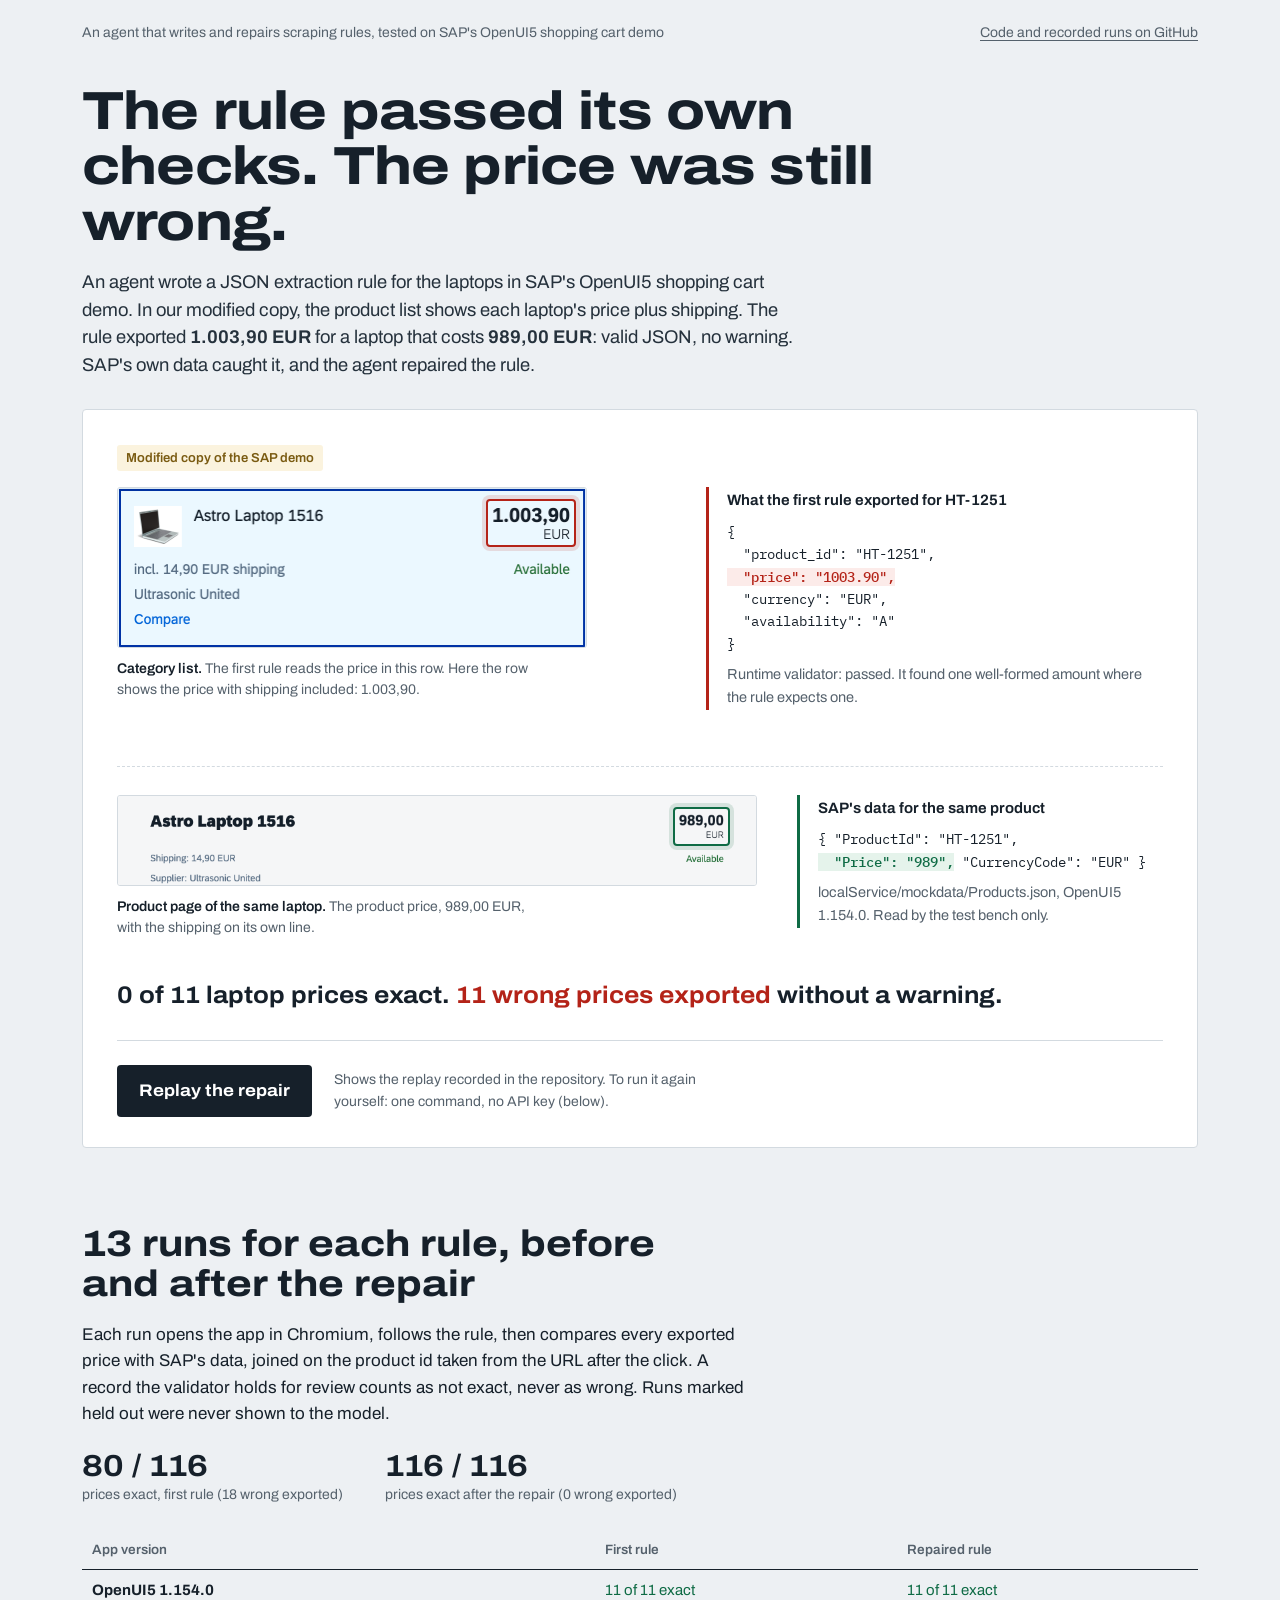
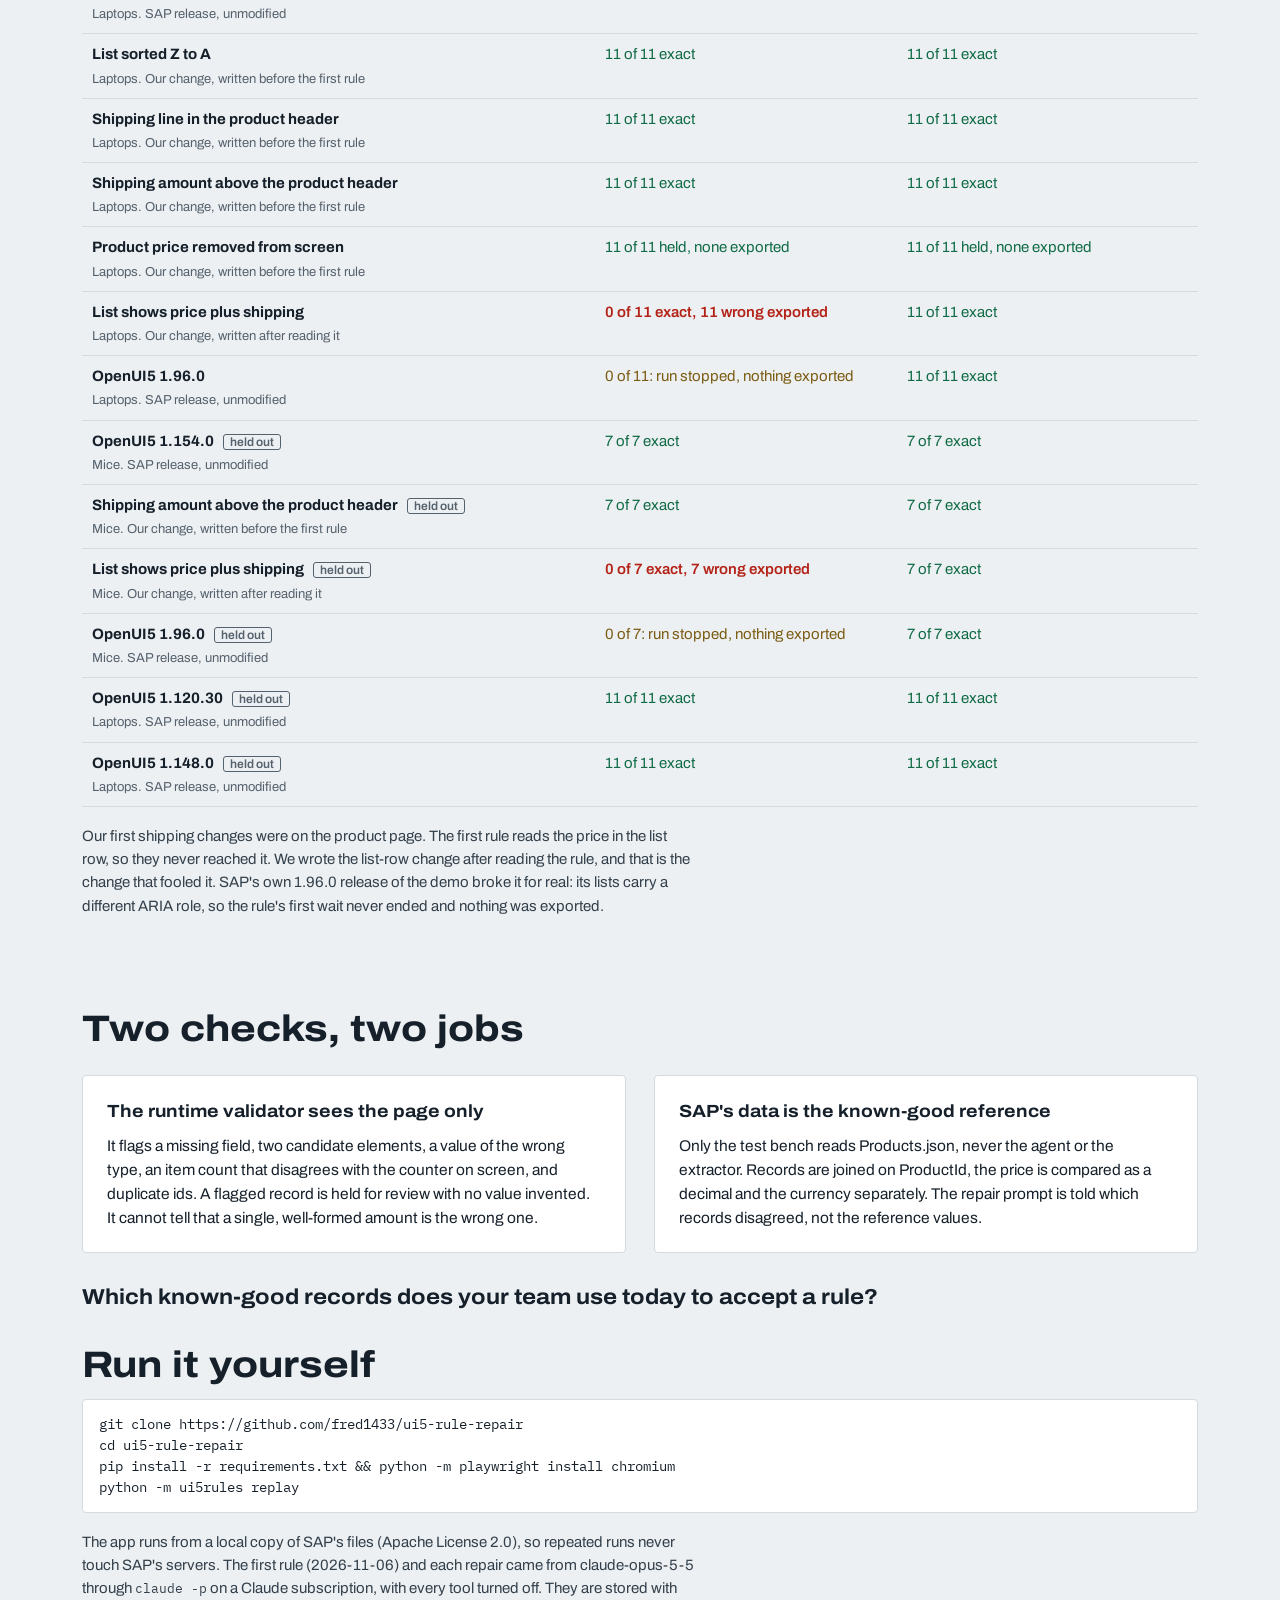
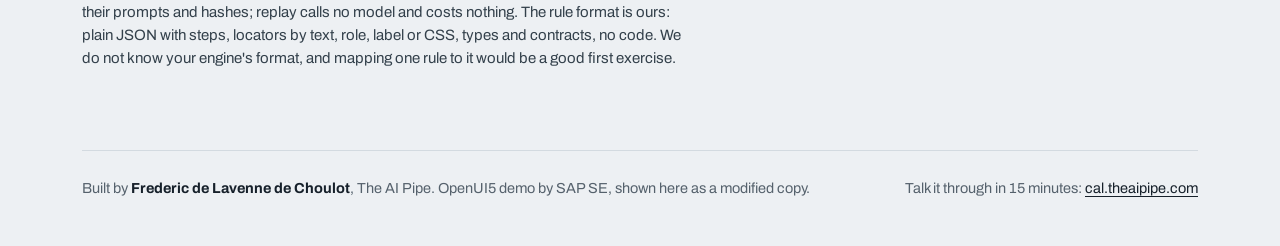
==== site/index.html @ 2bd2d5ce "Recorded repair, replay results, page, README, tests and CI Co-Authored-By: Claude Opus 5.5 <noreply" ====
<!DOCTYPE html>
<html lang="en">
<head>
<meta charset="utf-8">
<meta name="viewport" content="width=device-width, initial-scale=1">
<meta name="robots" content="noindex, nofollow">
<title>A generated scraping rule, checked against SAP's data</title>
<link rel="icon" href="favicon.svg" type="image/svg+xml">
<link rel="icon" href="favicon.png" type="image/png">
<link rel="preconnect" href="https://fonts.googleapis.com">
<link rel="preconnect" href="https://fonts.gstatic.com" crossorigin>
<link href="https://fonts.googleapis.com/css2?family=Archivo:wdth,wght@62..125,400..800&family=IBM+Plex+Mono:wght@400;500&display=swap" rel="stylesheet">
<style>
:root{
  --paper:#EDF0F3; --sheet:#FFFFFF; --ink:#16202A; --graphite:#55616C; --hair:#D3DAE0;
  --wrong:#B42318; --wrong-wash:#FCEBE9; --right:#0F6B45; --right-wash:#E5F3EB; --held:#7A5B12; --held-wash:#FBF3DE;
  --sans:"Archivo",system-ui,sans-serif; --mono:"IBM Plex Mono",ui-monospace,monospace;
}
*{box-sizing:border-box}
html{background:var(--paper)}
body{margin:0;color:var(--ink);font-family:var(--sans);font-size:17px;line-height:1.55;font-stretch:100%}
a{color:var(--ink);text-decoration-thickness:1px;text-underline-offset:3px}
a:focus-visible,button:focus-visible{outline:3px solid #2F6FEB;outline-offset:3px}
.wrap{max-width:1180px;margin:0 auto;padding:0 32px}
.strip{display:flex;justify-content:space-between;gap:16px;padding:22px 0 0;font-size:14px;color:var(--graphite)}
.strip a{color:var(--graphite)}
h1{font-stretch:118%;font-weight:760;font-size:clamp(2.1rem,4.2vw,3.35rem);line-height:1.04;letter-spacing:-.015em;margin:40px 0 18px;max-width:21ch}
.lede{font-size:1.15rem;line-height:1.5;max-width:66ch;margin:0 0 30px;color:#25313C}
.lede strong{font-weight:650}

/* the exhibit */
.exhibit{background:var(--sheet);border:1px solid var(--hair);border-radius:4px;padding:34px 34px 30px;position:relative}
.ex-grid{display:grid;grid-template-columns:minmax(0,1.2fr) minmax(0,1fr);gap:40px;align-items:start}
.ex-grid.second{grid-template-columns:minmax(0,1.75fr) minmax(0,1fr);margin-top:30px;padding-top:28px;border-top:1px dashed var(--hair)}
.verdict{margin-top:26px!important}
.caption{font-size:14px;color:var(--graphite);margin:10px 0 0;max-width:52ch}
.caption b{color:var(--ink);font-weight:600}
.copy-note{display:inline-block;font-size:13px;font-weight:600;color:var(--held);background:var(--held-wash);padding:3px 9px;border-radius:3px;margin:0 0 16px}
.shot{position:relative;border:1px solid var(--hair);border-radius:3px;overflow:hidden;background:#F5F6F7}
.shot img{display:block;width:100%;height:auto}
.box{position:absolute;border:2.5px solid;border-radius:4px;pointer-events:none}
.box.read{border-color:var(--wrong);box-shadow:0 0 0 4px rgba(180,35,24,.14)}
.box.truth{border-color:var(--right);box-shadow:0 0 0 4px rgba(15,107,69,.14)}
.shot.row{max-width:470px}
.shot.hdr{}
.flag{position:absolute;font-size:12.5px;font-weight:650;padding:2px 8px;border-radius:3px;white-space:nowrap;color:#fff}
.flag.read{background:var(--wrong)}
.flag.truth{background:var(--right)}

.rec{border-left:3px solid var(--hair);padding:2px 0 2px 18px;margin:0 0 26px}
.rec h2{font-size:15px;font-weight:650;margin:0 0 8px;letter-spacing:0}
.rec pre{font-family:var(--mono);font-size:14px;line-height:1.6;margin:0;white-space:pre-wrap}
.rec.bad{border-color:var(--wrong)}
.rec.good{border-color:var(--right)}
.hl-bad{background:var(--wrong-wash);color:var(--wrong);font-weight:500}
.hl-good{background:var(--right-wash);color:var(--right);font-weight:500}
.rec p{margin:8px 0 0;font-size:14.5px;color:var(--graphite)}
.verdict{font-stretch:108%;font-size:1.5rem;line-height:1.25;font-weight:700;margin:4px 0 0}
.verdict .n{color:var(--wrong)}
.act{display:flex;gap:22px;align-items:center;flex-wrap:wrap;margin-top:30px;padding-top:24px;border-top:1px solid var(--hair)}
button.replay{font:inherit;font-stretch:110%;font-weight:700;font-size:1.05rem;background:var(--ink);color:#fff;border:0;border-radius:4px;padding:13px 22px;cursor:pointer}
button.replay:hover{background:#26333F}
button.replay[aria-expanded=true]{background:var(--right)}
.act p{margin:0;font-size:14px;color:var(--graphite);max-width:52ch}

/* replay */
#replay{margin-top:8px}
#replay[hidden]{display:none}
.round-h{font-size:14px;color:var(--graphite);margin:28px 0 6px}
.steps{list-style:none;counter-reset:s;margin:0;padding:0}
.step{counter-increment:s;position:relative;padding:18px 0 18px 54px;border-top:1px solid var(--hair)}
.step::before{content:counter(s);position:absolute;left:0;top:16px;width:34px;height:34px;border-radius:50%;border:1.5px solid var(--ink);display:grid;place-items:center;font-weight:700;font-stretch:110%}
.step h3{font-size:1.15rem;font-stretch:110%;margin:4px 0 6px}
.step p{margin:0 0 8px;max-width:70ch}
.fails{margin:6px 0 10px;padding-left:20px}
.fails li{margin:3px 0}
.hash{font-size:14px;color:var(--graphite)}
.hash code{font-family:var(--mono);font-size:12.5px;word-break:break-all;color:var(--ink)}
pre.diff{font-family:var(--mono);font-size:13px;line-height:1.55;background:#F7F8FA;border:1px solid var(--hair);border-radius:3px;padding:12px 0;overflow-x:auto;margin:6px 0 0}
pre.diff span{display:block;padding:0 14px;white-space:pre}
.d-del{background:var(--wrong-wash);color:#8A1C12}
.d-add{background:var(--right-wash);color:#0B5536}
.d-ctx{color:#5E6A74}
.d-gap{color:#9AA4AD}
.anim .step{opacity:0;transform:translateY(6px);transition:opacity .35s ease,transform .35s ease}
.anim .step.on{opacity:1;transform:none}
table{border-collapse:collapse;width:100%;font-size:15px}
th{font-weight:600;text-align:left;font-size:13.5px;color:var(--graphite);padding:8px 10px;border-bottom:1.5px solid var(--ink)}
td{padding:9px 10px;border-bottom:1px solid var(--hair);vertical-align:top}
td.num,th.num{text-align:right;font-variant-numeric:tabular-nums;white-space:nowrap}
td.was{color:var(--wrong);text-decoration:line-through;text-decoration-thickness:1px}
.pid{display:block;font-size:12.5px;color:var(--graphite)}
.mark{font-weight:650}
.mark.ok{color:var(--right)}
.mark.bad{color:var(--wrong)}
.tblwrap{overflow-x:auto;max-width:100%}
.step{min-width:0}
.final{font-stretch:108%;font-weight:700;font-size:1.25rem;margin:14px 0 0}
.final .g{color:var(--right)}

section.more{padding:76px 0 0}
section.more h2{font-stretch:115%;font-weight:740;font-size:clamp(1.6rem,3vw,2.3rem);line-height:1.1;margin:0 0 14px;max-width:24ch}
section.more > p,.intro{max-width:68ch}
.board td:nth-child(2),.board td:nth-child(3){width:27%}
.sub{display:block;font-size:13px;color:var(--graphite);margin-top:2px}
.tag{font-size:12px;font-weight:600;border:1px solid var(--graphite);color:var(--graphite);border-radius:3px;padding:0 6px;margin-left:6px;white-space:nowrap}
.c-ok{color:var(--right)}
.c-bad{color:var(--wrong);font-weight:600}
.c-held{color:var(--held)}
.totals{display:flex;gap:42px;flex-wrap:wrap;margin:22px 0 26px}
.totals div{font-size:14px;color:var(--graphite)}
.totals b{display:block;font-stretch:112%;font-size:1.9rem;line-height:1.15;color:var(--ink)}
.note{font-size:15px;color:#33404B;max-width:72ch;margin-top:18px}
.two{display:grid;grid-template-columns:1fr 1fr;gap:28px;margin:26px 0 30px}
.two > div{background:var(--sheet);border:1px solid var(--hair);border-radius:4px;padding:22px 24px}
.two h3{font-size:1.1rem;font-stretch:110%;margin:0 0 8px}
.two p{margin:0;font-size:15.5px}
.ask{font-stretch:110%;font-weight:700;font-size:1.35rem;line-height:1.3;max-width:40ch;margin:10px 0 34px}
.note code{font-family:var(--mono);font-size:.88em}
.cmd{font-family:var(--mono);font-size:13.5px;background:var(--sheet);border:1px solid var(--hair);border-radius:4px;padding:14px 16px;overflow-x:auto;white-space:pre;margin:10px 0 14px}
.refused{color:var(--wrong);font-weight:600}
footer{margin:80px 0 0;padding:26px 0 46px;border-top:1px solid var(--hair);display:flex;justify-content:space-between;gap:20px;flex-wrap:wrap;font-size:14.5px;color:var(--graphite)}
footer strong{color:var(--ink)}
@media (max-width:860px){
  .wrap{padding:0 18px}
  .exhibit{padding:22px 18px}
  .ex-grid,.ex-grid.second,.two{grid-template-columns:1fr;gap:26px}
  h1{margin-top:36px}
  .step{padding-left:46px}
  .strip{flex-direction:column;gap:4px}
  .board td:nth-child(2),.board td:nth-child(3){width:auto}
}
@media (max-width:560px){td,th{padding:8px 5px;font-size:13.5px}.pid{font-size:11.5px}.step{padding-left:40px}}
@media (prefers-reduced-motion:reduce){.anim .step{transition:none}}
</style>
</head>
<body>
<div class="wrap">
  <div class="strip">
    <span>An agent that writes and repairs scraping rules, tested on SAP's OpenUI5 shopping cart demo</span>
    <a href="https://github.com/fred1433/ui5-rule-repair">Code and recorded runs on GitHub</a>
  </div>

  <h1>The rule passed its own checks. The price was still wrong.</h1>
  <p class="lede">An agent wrote a JSON extraction rule for the laptops in SAP's OpenUI5 shopping cart demo. In our modified copy, the product list shows each laptop's price plus shipping. The rule exported <strong>1.003,90 EUR</strong> for a laptop that costs <strong>989,00 EUR</strong>: valid JSON, no warning. SAP's own data caught it, and the agent repaired the rule.</p>

  <div class="exhibit" id="exhibit">
    <span class="copy-note">Modified copy of the SAP demo</span>
    <div class="ex-grid">
      <div>
        <div class="shot row" style="aspect-ratio:469/160">
          <img src="img/row.png" alt="List row of the modified demo: Astro Laptop 1516, 1.003,90 EUR, incl. 14,90 EUR shipping, Available" width="469" height="160">
          <span class="box read" style="left:calc(79.98% - 6px);top:calc(10.00% - 5px);width:calc(16.61% + 12px);height:calc(23.75% + 10px)"></span>
        </div>
        <p class="caption"><b>Category list.</b> The first rule reads the price in this row. Here the row shows the price with shipping included: 1.003,90.</p>
      </div>
      <div class="rec bad">
        <h2>What the first rule exported for HT-1251</h2>
<pre>{
  "product_id": "HT-1251",
<span class="hl-bad">  "price": "1003.90",</span>
  "currency": "EUR",
  "availability": "A"
}</pre>
        <p>Runtime validator: passed. It found one well-formed amount where the rule expects one.</p>
      </div>
    </div>
    <div class="ex-grid second">
      <div>
        <div class="shot hdr" style="aspect-ratio:953/135">
          <img src="img/header.png" alt="Product page of the same laptop: price 989,00 EUR, Shipping: 14,90 EUR" width="953" height="135">
          <span class="box truth" style="left:calc(87.90% - 6px);top:calc(17.78% - 5px);width:calc(7.06% + 12px);height:calc(32.59% + 10px)"></span>
        </div>
        <p class="caption"><b>Product page of the same laptop.</b> The product price, 989,00 EUR, with the shipping on its own line.</p>
      </div>
      <div class="rec good">
        <h2>SAP's data for the same product</h2>
<pre>{ "ProductId": "HT-1251",
<span class="hl-good">  "Price": "989",</span> "CurrencyCode": "EUR" }</pre>
        <p>localService/mockdata/Products.json, OpenUI5 1.154.0. Read by the test bench only.</p>
      </div>
    </div>
    <p class="verdict">0 of 11 laptop prices exact. <span class="n">11 wrong prices exported</span> without a warning.</p>
    <div class="act">
      <button class="replay" id="replayBtn" aria-expanded="false" aria-controls="replay">Replay the repair</button>
      <p>Shows the replay recorded in the repository. To run it again yourself: one command, no API key (below).</p>
    </div>
    <div id="replay" hidden>
      
      <div class="round">
        <p class="round-h">Repair 1, recorded 2026-11-06</p>
        <ol class="steps">
          <li class="step">
            <h3>Failure report</h3>
            <p>Built from the runs the model may see (7 of the 13 scenarios). It holds what the page showed and which records disagreed with SAP's data, never SAP's values.</p>
            <ul class="fails"><li><strong>List shows price plus shipping</strong>: 11 of 11 records exported with a wrong value; runtime validator status: pass</li><li><strong>OpenUI5 1.96.0</strong>: run stopped: navigation (timeout waiting for {&#x27;css&#x27;: &#x27;#container-cart---homeView--categoryList ul[role=list]&#x27;})</li></ul>
            <p class="hash">SHA-256 <code>d313e95644b858e03bdf9ffae28b04d26e74b2567e034c69647b2eaa2df021ae</code><br>Replay rebuilds this report from a fresh run and refuses the recorded repair if one character differs.</p>
          </li>
          <li class="step">
            <h3>What the repair changed in the rule</h3>
            <pre class="diff"><span class="d-ctx">        &quot;target&quot;: {</span><span class="d-del">-         &quot;css&quot;: &quot;#container-cart---homeView--categoryList ul[role=list]&quot;</span><span class="d-add">+         &quot;css&quot;: &quot;#container-cart---homeView--categoryList li.sapMLIB&quot;,</span><span class="d-add">+         &quot;pick&quot;: &quot;first&quot;</span><span class="d-ctx">        }</span><span class="d-gap">  ...</span><span class="d-ctx">          &quot;within&quot;: {</span><span class="d-del">-           &quot;role&quot;: &quot;listitem&quot;,</span><span class="d-add">+           &quot;css&quot;: &quot;li.sapMLIB&quot;,</span><span class="d-ctx">            &quot;has_text&quot;: &quot;{category}&quot;,</span><span class="d-gap">  ...</span><span class="d-ctx">      &quot;detail_ready&quot;: {</span><span class="d-del">-       &quot;css&quot;: &quot;#container-cart---product--page .sapMOHTitle&quot;</span><span class="d-add">+       &quot;css&quot;: &quot;#container-cart---product--page .sapMOHNumberDiv .sapMObjectNumberText&quot;</span><span class="d-ctx">      }</span><span class="d-gap">  ...</span><span class="d-ctx">      &quot;price&quot;: {</span><span class="d-del">-       &quot;from&quot;: &quot;item&quot;,</span><span class="d-add">+       &quot;from&quot;: &quot;detail&quot;,</span><span class="d-ctx">        &quot;locator&quot;: {</span><span class="d-del">-         &quot;css&quot;: &quot;.sapMObjectNumber .sapMObjectNumberText&quot;</span><span class="d-add">+         &quot;css&quot;: &quot;#container-cart---product--page .sapMOHNumberDiv .sapMObjectNumber .sapMObjectNumberText&quot;</span><span class="d-ctx">        },</span><span class="d-gap">  ...</span><span class="d-ctx">      &quot;currency&quot;: {</span><span class="d-del">-       &quot;from&quot;: &quot;item&quot;,</span><span class="d-add">+       &quot;from&quot;: &quot;detail&quot;,</span><span class="d-ctx">        &quot;locator&quot;: {</span><span class="d-del">-         &quot;css&quot;: &quot;.sapMObjectNumber .sapMObjectNumberUnit&quot;</span><span class="d-add">+         &quot;css&quot;: &quot;#container-cart---product--page .sapMOHNumberDiv .sapMObjectNumber .sapMObjectNumberUnit&quot;</span><span class="d-ctx">        },</span><span class="d-gap">  ...</span><span class="d-ctx">      &quot;availability&quot;: {</span><span class="d-del">-       &quot;from&quot;: &quot;item&quot;,</span><span class="d-add">+       &quot;from&quot;: &quot;detail&quot;,</span><span class="d-ctx">        &quot;locator&quot;: {</span><span class="d-del">-         &quot;css&quot;: &quot;.sapMObjStatus .sapMObjStatusText&quot;</span><span class="d-add">+         &quot;css&quot;: &quot;#container-cart---product--page .sapMOHStatus .sapMObjStatus .sapMObjStatusText&quot;</span><span class="d-ctx">        },</span></pre>
          </li>
        </ol>
      </div>
      <ol class="steps" start="3" style="counter-reset:s 2">
        <li class="step">
          <h3>New extraction, compared with SAP's data</h3>
          <div class="tblwrap">
          <table>
            <thead><tr><th>Laptop</th><th class="num">First rule</th><th class="num">Repaired rule</th><th class="num">SAP price</th><th></th></tr></thead>
            <tbody>
<tr><td>Notebook Basic 15<span class='pid'>HT-1000</span></td><td class='num was'>970,90</td><td class='num'>956,00</td><td class='num'>956,00</td><td class='mark ok'>match</td></tr>
<tr><td>Notebook Basic 17<span class='pid'>HT-1001</span></td><td class='num was'>1.263,90</td><td class='num'>1.249,00</td><td class='num'>1.249,00</td><td class='mark ok'>match</td></tr>
<tr><td>Notebook Basic 18<span class='pid'>HT-1002</span></td><td class='num was'>1.584,90</td><td class='num'>1.570,00</td><td class='num'>1.570,00</td><td class='mark ok'>match</td></tr>
<tr><td>Notebook Basic 19<span class='pid'>HT-1003</span></td><td class='num was'>1.664,90</td><td class='num'>1.650,00</td><td class='num'>1.650,00</td><td class='mark ok'>match</td></tr>
<tr><td>Notebook Professional 17<span class='pid'>HT-1011</span></td><td class='num was'>2.313,90</td><td class='num'>2.299,00</td><td class='num'>2.299,00</td><td class='mark ok'>match</td></tr>
<tr><td>Astro Laptop 1516<span class='pid'>HT-1251</span></td><td class='num was'>1.003,90</td><td class='num'>989,00</td><td class='num'>989,00</td><td class='mark ok'>match</td></tr>
<tr><td>Benda Laptop 1408<span class='pid'>HT-1253</span></td><td class='num was'>990,90</td><td class='num'>976,00</td><td class='num'>976,00</td><td class='mark ok'>match</td></tr>
<tr><td>ITelO FlexTop I4000<span class='pid'>HT-8000</span></td><td class='num was'>813,90</td><td class='num'>799,00</td><td class='num'>799,00</td><td class='mark ok'>match</td></tr>
<tr><td>ITelO FlexTop I6300c<span class='pid'>HT-8001</span></td><td class='num was'>813,90</td><td class='num'>799,00</td><td class='num'>799,00</td><td class='mark ok'>match</td></tr>
<tr><td>ITelO FlexTop I9100<span class='pid'>HT-8002</span></td><td class='num was'>1.208,90</td><td class='num'>1.199,00</td><td class='num'>1.199,00</td><td class='mark ok'>match</td></tr>
<tr><td>ITelO FlexTop I9800<span class='pid'>HT-8003</span></td><td class='num was'>1.397,90</td><td class='num'>1.388,00</td><td class='num'>1.388,00</td><td class='mark ok'>match</td></tr>
            </tbody>
          </table>
          </div>
          <p class="final"><span class="g">11 of 11 prices exact</span>, 0 wrong exported.</p>
        </li>
      </ol>
    </div>
  </div>

  <section class="more">
    <h2>13 runs for each rule, before and after the repair</h2>
    <p class="intro">Each run opens the app in Chromium, follows the rule, then compares every exported price with SAP's data, joined on the product id taken from the URL after the click. A record the validator holds for review counts as not exact, never as wrong. Runs marked held out were never shown to the model.</p>
    <div class="totals">
      <div><b>80 / 116</b>prices exact, first rule (18 wrong exported)</div>
      <div><b>116 / 116</b>prices exact after the repair (0 wrong exported)</div>
    </div>
    
    <div class="tblwrap">
    <table class="board">
      <thead><tr><th>App version</th><th>First rule</th><th>Repaired rule</th></tr></thead>
      <tbody>
<tr><td><strong>OpenUI5 1.154.0</strong><span class='sub'>Laptops. SAP release, unmodified</span></td><td class='c-ok'>11 of 11 exact</td><td class='c-ok'>11 of 11 exact</td></tr>
<tr><td><strong>List sorted Z to A</strong><span class='sub'>Laptops. Our change, written before the first rule</span></td><td class='c-ok'>11 of 11 exact</td><td class='c-ok'>11 of 11 exact</td></tr>
<tr><td><strong>Shipping line in the product header</strong><span class='sub'>Laptops. Our change, written before the first rule</span></td><td class='c-ok'>11 of 11 exact</td><td class='c-ok'>11 of 11 exact</td></tr>
<tr><td><strong>Shipping amount above the product header</strong><span class='sub'>Laptops. Our change, written before the first rule</span></td><td class='c-ok'>11 of 11 exact</td><td class='c-ok'>11 of 11 exact</td></tr>
<tr><td><strong>Product price removed from screen</strong><span class='sub'>Laptops. Our change, written before the first rule</span></td><td class='c-ok'>11 of 11 held, none exported</td><td class='c-ok'>11 of 11 held, none exported</td></tr>
<tr><td><strong>List shows price plus shipping</strong><span class='sub'>Laptops. Our change, written after reading it</span></td><td class='c-bad'>0 of 11 exact, 11 wrong exported</td><td class='c-ok'>11 of 11 exact</td></tr>
<tr><td><strong>OpenUI5 1.96.0</strong><span class='sub'>Laptops. SAP release, unmodified</span></td><td class='c-held'>0 of 11: run stopped, nothing exported</td><td class='c-ok'>11 of 11 exact</td></tr>
<tr><td><strong>OpenUI5 1.154.0</strong> <span class='tag'>held out</span><span class='sub'>Mice. SAP release, unmodified</span></td><td class='c-ok'>7 of 7 exact</td><td class='c-ok'>7 of 7 exact</td></tr>
<tr><td><strong>Shipping amount above the product header</strong> <span class='tag'>held out</span><span class='sub'>Mice. Our change, written before the first rule</span></td><td class='c-ok'>7 of 7 exact</td><td class='c-ok'>7 of 7 exact</td></tr>
<tr><td><strong>List shows price plus shipping</strong> <span class='tag'>held out</span><span class='sub'>Mice. Our change, written after reading it</span></td><td class='c-bad'>0 of 7 exact, 7 wrong exported</td><td class='c-ok'>7 of 7 exact</td></tr>
<tr><td><strong>OpenUI5 1.96.0</strong> <span class='tag'>held out</span><span class='sub'>Mice. SAP release, unmodified</span></td><td class='c-held'>0 of 7: run stopped, nothing exported</td><td class='c-ok'>7 of 7 exact</td></tr>
<tr><td><strong>OpenUI5 1.120.30</strong> <span class='tag'>held out</span><span class='sub'>Laptops. SAP release, unmodified</span></td><td class='c-ok'>11 of 11 exact</td><td class='c-ok'>11 of 11 exact</td></tr>
<tr><td><strong>OpenUI5 1.148.0</strong> <span class='tag'>held out</span><span class='sub'>Laptops. SAP release, unmodified</span></td><td class='c-ok'>11 of 11 exact</td><td class='c-ok'>11 of 11 exact</td></tr>
      </tbody>
    </table>
    </div>
    <p class="note">Our first shipping changes were on the product page. The first rule reads the price in the list row, so they never reached it. We wrote the list-row change after reading the rule, and that is the change that fooled it. SAP's own 1.96.0 release of the demo broke it for real: its lists carry a different ARIA role, so the rule's first wait never ended and nothing was exported.</p>
  </section>

  <section class="more">
    <h2>Two checks, two jobs</h2>
    <div class="two">
      <div>
        <h3>The runtime validator sees the page only</h3>
        <p>It flags a missing field, two candidate elements, a value of the wrong type, an item count that disagrees with the counter on screen, and duplicate ids. A flagged record is held for review with no value invented. It cannot tell that a single, well-formed amount is the wrong one.</p>
      </div>
      <div>
        <h3>SAP's data is the known-good reference</h3>
        <p>Only the test bench reads Products.json, never the agent or the extractor. Records are joined on ProductId, the price is compared as a decimal and the currency separately. The repair prompt is told which records disagreed, not the reference values.</p>
      </div>
    </div>
    <p class="ask">Which known-good records does your team use today to accept a rule?</p>

    <h2>Run it yourself</h2>
    <div class="cmd">git clone https://github.com/fred1433/ui5-rule-repair
cd ui5-rule-repair
pip install -r requirements.txt &amp;&amp; python -m playwright install chromium
python -m ui5rules replay</div>
    <p class="note">The app runs from a local copy of SAP's files (Apache License 2.0), so repeated runs never touch SAP's servers. The first rule (2026-11-06) and each repair came from claude-opus-5-5 through <code>claude -p</code> on a Claude subscription, with every tool turned off. They are stored with their prompts and hashes; replay calls no model and costs nothing. The rule format is ours: plain JSON with steps, locators by text, role, label or CSS, types and contracts, no code. We do not know your engine's format, and mapping one rule to it would be a good first exercise.</p>
  </section>

  <footer>
    <span>Built by <strong>Frederic de Lavenne de Choulot</strong>, The AI Pipe. OpenUI5 demo by SAP SE, shown here as a modified copy.</span>
    <span>Talk it through in 15 minutes: <a href="https://cal.theaipipe.com">cal.theaipipe.com</a></span>
  </footer>
</div>
<script>
(function(){
  var b=document.getElementById('replayBtn'), r=document.getElementById('replay');
  var reduce=window.matchMedia('(prefers-reduced-motion: reduce)').matches;
  b.addEventListener('click',function(){
    var open=b.getAttribute('aria-expanded')==='true';
    if(open){r.hidden=true;b.setAttribute('aria-expanded','false');b.textContent='Replay the repair';return;}
    r.hidden=false;b.setAttribute('aria-expanded','true');b.textContent='Hide the replay';
    var steps=r.querySelectorAll('.step');
    if(reduce){steps.forEach(function(s){s.classList.add('on')});return;}
    r.classList.add('anim');steps.forEach(function(s){s.classList.remove('on')});
    steps.forEach(function(s,i){setTimeout(function(){s.classList.add('on')},120+i*420)});
    setTimeout(function(){r.scrollIntoView({behavior:'smooth',block:'start'})},60);
  });
})();
</script>
</body>
</html>
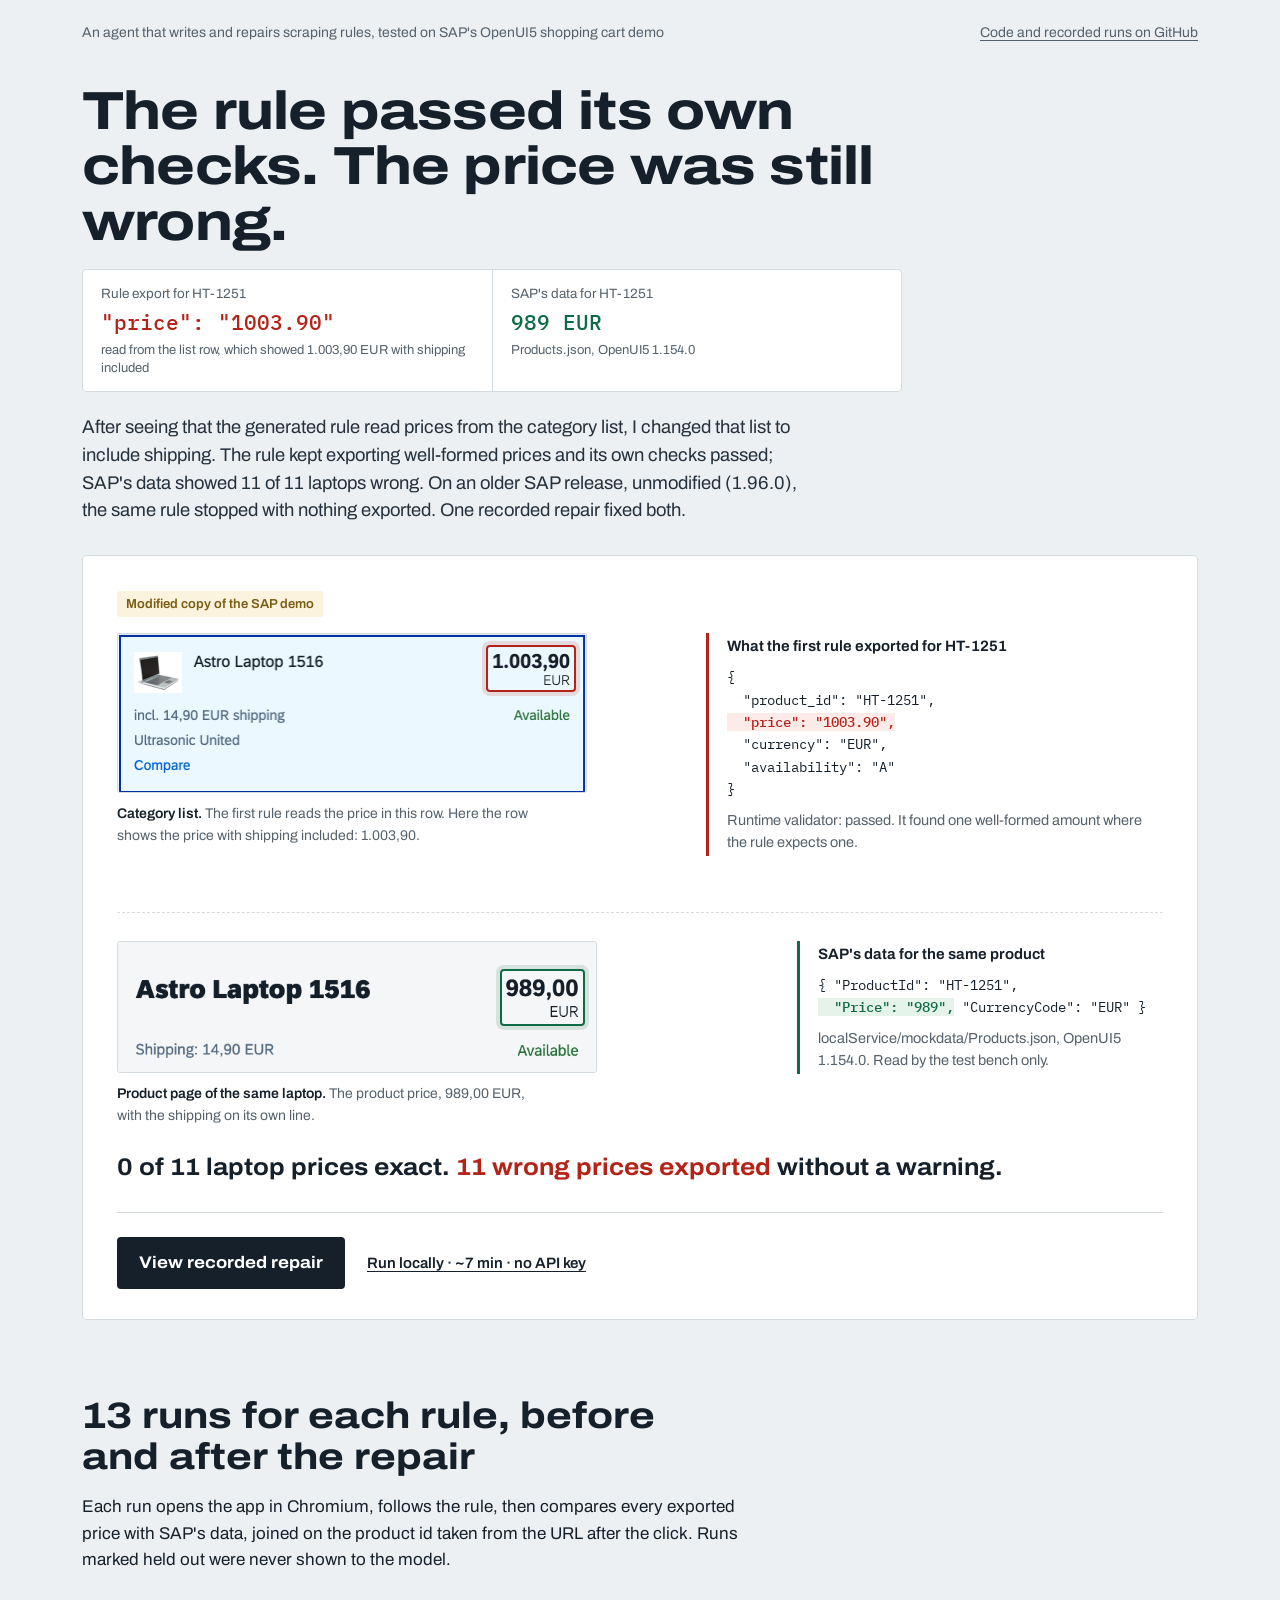
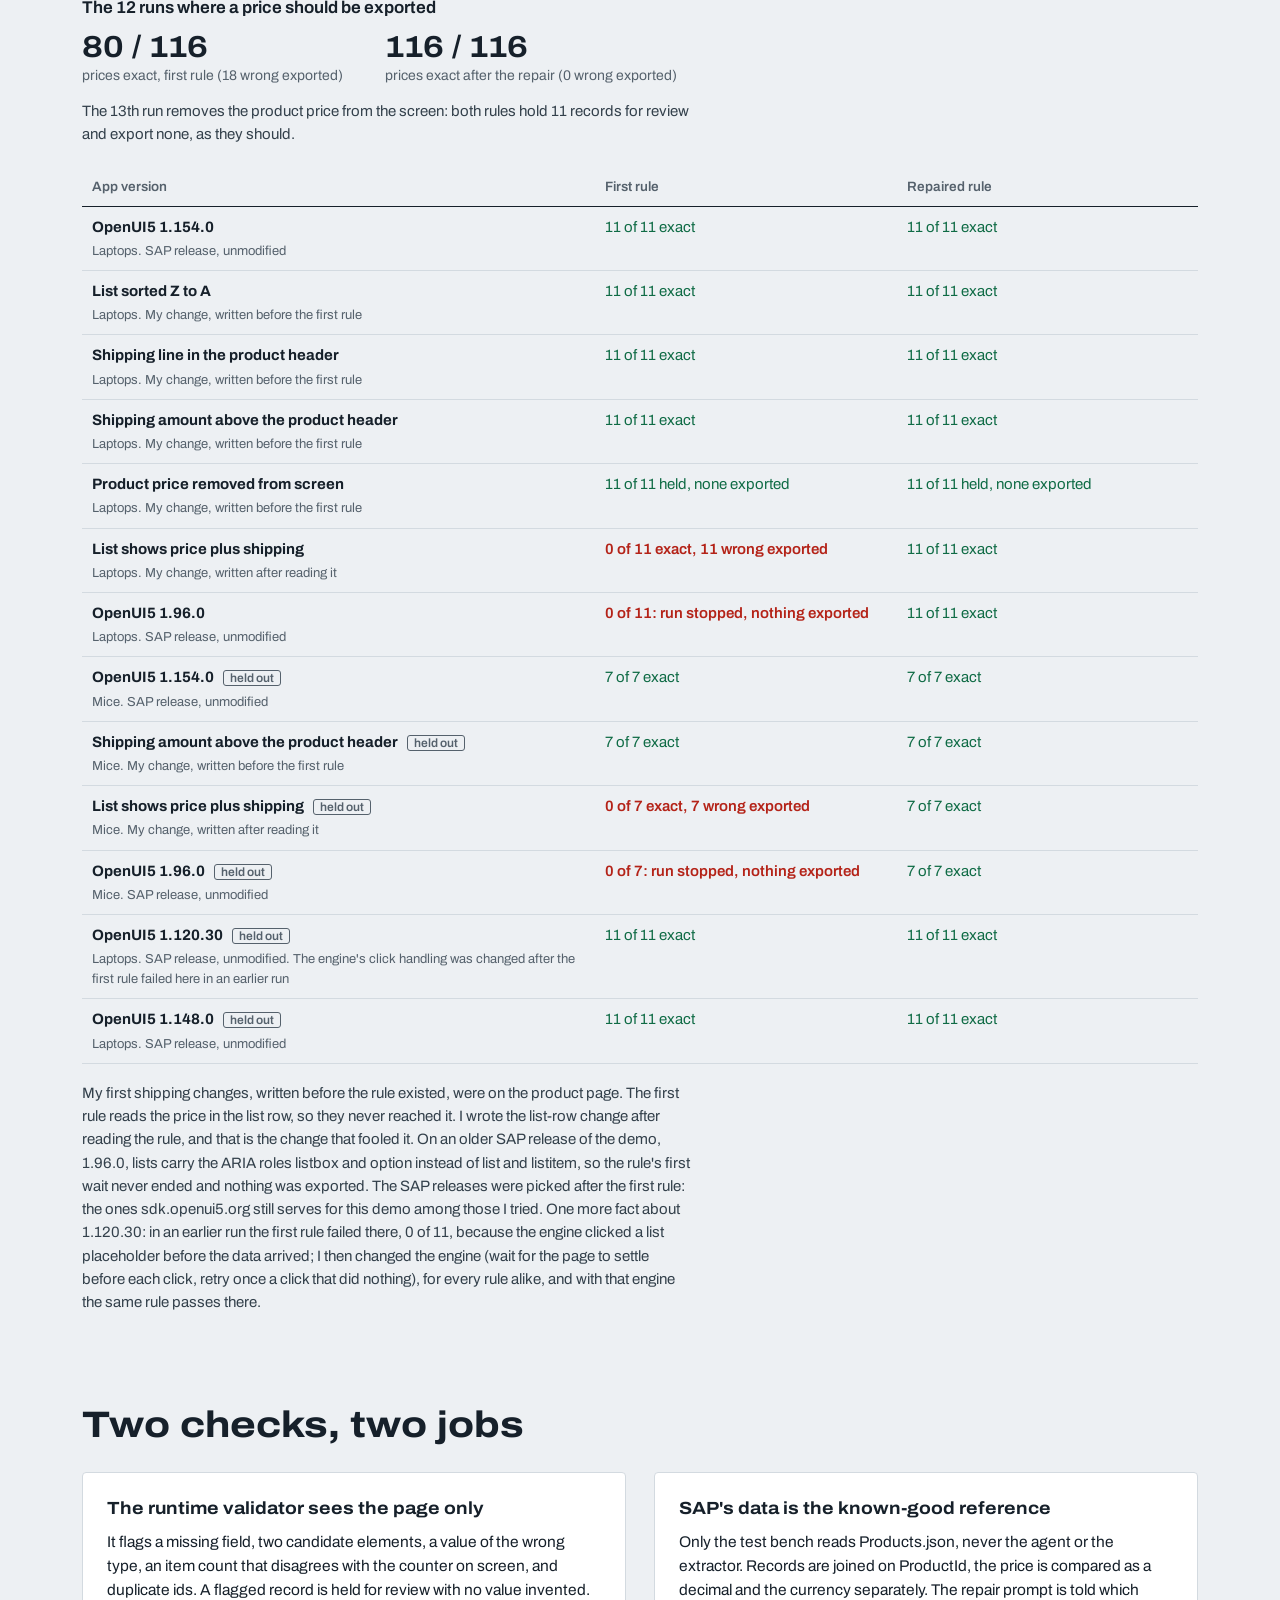
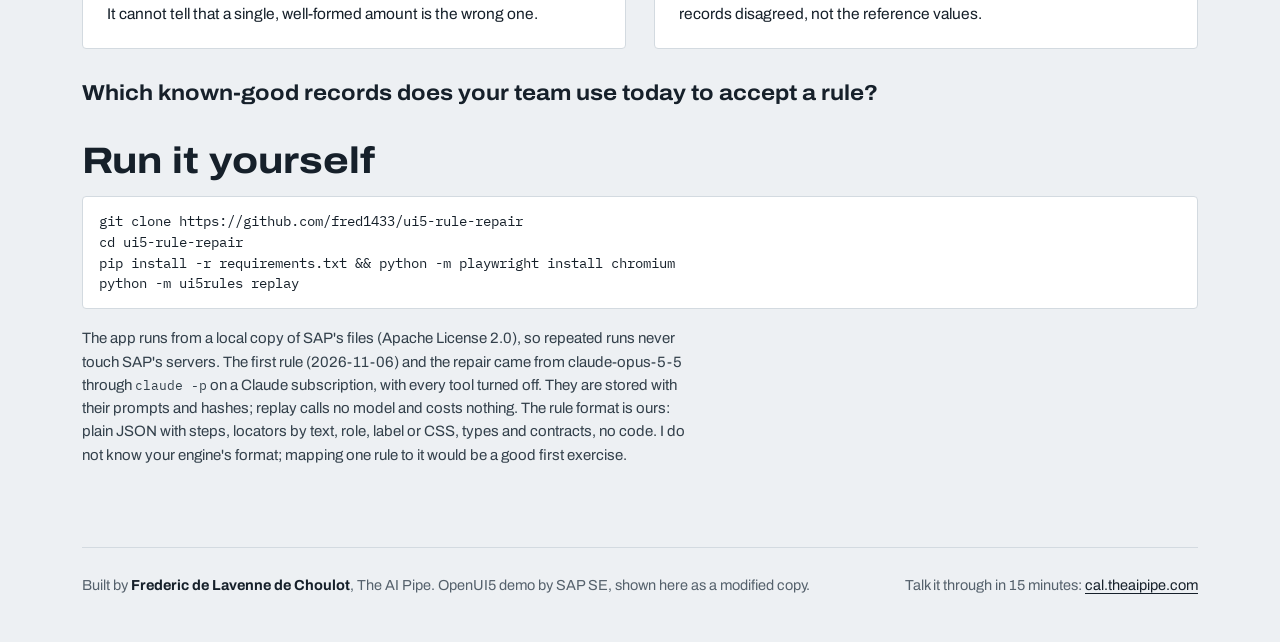
==== commit ef9a307a: "After review: chronology in the lede, strict number parsing, a replay-refusal test that can fail, sh" ====
--- a/site/index.html
+++ b/site/index.html
@@ -24,7 +24,15 @@
 .wrap{max-width:1180px;margin:0 auto;padding:0 32px}
 .strip{display:flex;justify-content:space-between;gap:16px;padding:22px 0 0;font-size:14px;color:var(--graphite)}
 .strip a{color:var(--graphite)}
-h1{font-stretch:118%;font-weight:760;font-size:clamp(2.1rem,4.2vw,3.35rem);line-height:1.04;letter-spacing:-.015em;margin:40px 0 18px;max-width:21ch}
+h1{font-stretch:118%;font-weight:760;font-size:clamp(1.85rem,4.2vw,3.35rem);line-height:1.04;letter-spacing:-.015em;margin:40px 0 18px;max-width:21ch}
+.vs{display:grid;grid-template-columns:1fr 1fr;gap:0;max-width:820px;margin:0 0 22px;border:1px solid var(--hair);border-radius:4px;background:var(--sheet)}
+.vs > div{padding:14px 18px}
+.vs > div + div{border-left:1px solid var(--hair)}
+.vs .k{display:block;font-size:13.5px;color:var(--graphite)}
+.vs .v{display:block;font-family:var(--mono);font-size:1.3rem;font-weight:500;margin:2px 0}
+.vs-bad .v{color:var(--wrong)}
+.vs-good .v{color:var(--right)}
+.vs .s{display:block;font-size:13px;color:var(--graphite);line-height:1.4}
 .lede{font-size:1.15rem;line-height:1.5;max-width:66ch;margin:0 0 30px;color:#25313C}
 .lede strong{font-weight:650}
 
@@ -42,7 +50,7 @@
 .box.read{border-color:var(--wrong);box-shadow:0 0 0 4px rgba(180,35,24,.14)}
 .box.truth{border-color:var(--right);box-shadow:0 0 0 4px rgba(15,107,69,.14)}
 .shot.row{max-width:470px}
-.shot.hdr{}
+.shot.hdr{max-width:480px}
 .flag{position:absolute;font-size:12.5px;font-weight:650;padding:2px 8px;border-radius:3px;white-space:nowrap;color:#fff}
 .flag.read{background:var(--wrong)}
 .flag.truth{background:var(--right)}
@@ -61,7 +69,15 @@
 button.replay{font:inherit;font-stretch:110%;font-weight:700;font-size:1.05rem;background:var(--ink);color:#fff;border:0;border-radius:4px;padding:13px 22px;cursor:pointer}
 button.replay:hover{background:#26333F}
 button.replay[aria-expanded=true]{background:var(--right)}
-.act p{margin:0;font-size:14px;color:var(--graphite);max-width:52ch}
+.runlink{font-weight:600;font-size:15px}
+.gist{margin:22px 0 4px;padding:16px 20px;background:#F7F8FA;border:1px solid var(--hair);border-radius:4px;display:flex;flex-wrap:wrap;gap:10px 36px;align-items:baseline}
+.gist code{font-family:var(--mono);font-size:1.15rem;font-weight:500}
+.gist .sc{font-stretch:110%;font-weight:700;font-size:1.3rem}
+.gist .sc .a{color:var(--wrong)}
+.gist .sc .b{color:var(--right)}
+.gist .l{display:block;font-size:13px;color:var(--graphite);font-weight:400;font-stretch:100%}
+details.full summary{cursor:pointer;font-weight:600;font-size:14.5px;margin-top:8px}
+.why{max-width:72ch}
 
 /* replay */
 #replay{margin-top:8px}
@@ -107,7 +123,9 @@
 .c-ok{color:var(--right)}
 .c-bad{color:var(--wrong);font-weight:600}
 .c-held{color:var(--held)}
-.totals{display:flex;gap:42px;flex-wrap:wrap;margin:22px 0 26px}
+.tot-h{font-weight:650;margin:22px 0 0}
+.tot-13{font-size:15px;color:#33404B;margin:0 0 22px}
+.totals{display:flex;gap:42px;flex-wrap:wrap;margin:8px 0 14px}
 .totals div{font-size:14px;color:var(--graphite)}
 .totals b{display:block;font-stretch:112%;font-size:1.9rem;line-height:1.15;color:var(--ink)}
 .note{font-size:15px;color:#33404B;max-width:72ch;margin-top:18px}
@@ -130,7 +148,7 @@
   .strip{flex-direction:column;gap:4px}
   .board td:nth-child(2),.board td:nth-child(3){width:auto}
 }
-@media (max-width:560px){td,th{padding:8px 5px;font-size:13.5px}.pid{font-size:11.5px}.step{padding-left:40px}}
+@media (max-width:560px){td,th{padding:8px 5px;font-size:13.5px}.pid{font-size:11.5px}.step{padding-left:0}.step::before{position:static;margin-bottom:8px}#replay .was,#replay .was-h{display:none}.vs{grid-template-columns:1fr}.vs > div + div{border-left:0;border-top:1px solid var(--hair)}.vs .v{font-size:1.1rem}.vs > div{padding:10px 14px}pre.diff span{white-space:pre-wrap;word-break:break-all}.lede{font-size:1.02rem}h1{margin-top:22px}}
 @media (prefers-reduced-motion:reduce){.anim .step{transition:none}}
 </style>
 </head>
@@ -142,7 +160,11 @@
   </div>
 
   <h1>The rule passed its own checks. The price was still wrong.</h1>
-  <p class="lede">An agent wrote a JSON extraction rule for the laptops in SAP's OpenUI5 shopping cart demo. In our modified copy, the product list shows each laptop's price plus shipping. The rule exported <strong>1.003,90 EUR</strong> for a laptop that costs <strong>989,00 EUR</strong>: valid JSON, no warning. SAP's own data caught it, and the agent repaired the rule.</p>
+  <div class="vs">
+    <div class="vs-bad"><span class="k">Rule export for HT-1251</span><span class="v">"price": "1003.90"</span><span class="s">read from the list row, which showed 1.003,90 EUR with shipping included</span></div>
+    <div class="vs-good"><span class="k">SAP's data for HT-1251</span><span class="v">989 EUR</span><span class="s">Products.json, OpenUI5 1.154.0</span></div>
+  </div>
+  <p class="lede">After seeing that the generated rule read prices from the category list, I changed that list to include shipping. The rule kept exporting well-formed prices and its own checks passed; SAP's data showed 11 of 11 laptops wrong. On an older SAP release, unmodified (1.96.0), the same rule stopped with nothing exported. One recorded repair fixed both.</p>
 
   <div class="exhibit" id="exhibit">
     <span class="copy-note">Modified copy of the SAP demo</span>
@@ -167,9 +189,9 @@
     </div>
     <div class="ex-grid second">
       <div>
-        <div class="shot hdr" style="aspect-ratio:953/135">
-          <img src="img/header.png" alt="Product page of the same laptop: price 989,00 EUR, Shipping: 14,90 EUR" width="953" height="135">
-          <span class="box truth" style="left:calc(87.90% - 6px);top:calc(17.78% - 5px);width:calc(7.06% + 12px);height:calc(32.59% + 10px)"></span>
+        <div class="shot hdr" style="aspect-ratio:440/121.3125">
+          <img src="img/header.png" alt="Product page of the same laptop: price 989,00 EUR, Shipping: 14,90 EUR" width="440" height="121.3125">
+          <span class="box truth" style="left:calc(81.07% - 6px);top:calc(24.73% - 5px);width:calc(15.30% + 12px);height:calc(36.27% + 10px)"></span>
         </div>
         <p class="caption"><b>Product page of the same laptop.</b> The product price, 989,00 EUR, with the shipping on its own line.</p>
       </div>
@@ -182,23 +204,25 @@
     </div>
     <p class="verdict">0 of 11 laptop prices exact. <span class="n">11 wrong prices exported</span> without a warning.</p>
     <div class="act">
-      <button class="replay" id="replayBtn" aria-expanded="false" aria-controls="replay">Replay the repair</button>
-      <p>Shows the replay recorded in the repository. To run it again yourself: one command, no API key (below).</p>
+      <button class="replay" id="replayBtn" aria-expanded="false" aria-controls="replay">View recorded repair</button>
+      <a class="runlink" href="#run">Run locally · ~7 min · no API key</a>
     </div>
     <div id="replay" hidden>
+      <div class="gist"><div><span class="l">What the repair changed</span><code>price.from: item → detail</code></div><div class="sc"><span class="l">Laptops, list showing price plus shipping</span><span class="a">0/11</span> → <span class="b">11/11</span> prices exact</div></div>
       
       <div class="round">
         <p class="round-h">Repair 1, recorded 2026-11-06</p>
         <ol class="steps">
           <li class="step">
             <h3>Failure report</h3>
-            <p>Built from the runs the model may see (7 of the 13 scenarios). It holds what the page showed and which records disagreed with SAP's data, never SAP's values.</p>
+            <p>Built from the runs the model may see (7 of the 13 scenarios). It holds what the page showed and which records disagreed with SAP's data, never SAP's prices.</p>
             <ul class="fails"><li><strong>List shows price plus shipping</strong>: 11 of 11 records exported with a wrong value; runtime validator status: pass</li><li><strong>OpenUI5 1.96.0</strong>: run stopped: navigation (timeout waiting for {&#x27;css&#x27;: &#x27;#container-cart---homeView--categoryList ul[role=list]&#x27;})</li></ul>
             <p class="hash">SHA-256 <code>d313e95644b858e03bdf9ffae28b04d26e74b2567e034c69647b2eaa2df021ae</code><br>Replay rebuilds this report from a fresh run and refuses the recorded repair if one character differs.</p>
           </li>
           <li class="step">
             <h3>What the repair changed in the rule</h3>
-            <pre class="diff"><span class="d-ctx">        &quot;target&quot;: {</span><span class="d-del">-         &quot;css&quot;: &quot;#container-cart---homeView--categoryList ul[role=list]&quot;</span><span class="d-add">+         &quot;css&quot;: &quot;#container-cart---homeView--categoryList li.sapMLIB&quot;,</span><span class="d-add">+         &quot;pick&quot;: &quot;first&quot;</span><span class="d-ctx">        }</span><span class="d-gap">  ...</span><span class="d-ctx">          &quot;within&quot;: {</span><span class="d-del">-           &quot;role&quot;: &quot;listitem&quot;,</span><span class="d-add">+           &quot;css&quot;: &quot;li.sapMLIB&quot;,</span><span class="d-ctx">            &quot;has_text&quot;: &quot;{category}&quot;,</span><span class="d-gap">  ...</span><span class="d-ctx">      &quot;detail_ready&quot;: {</span><span class="d-del">-       &quot;css&quot;: &quot;#container-cart---product--page .sapMOHTitle&quot;</span><span class="d-add">+       &quot;css&quot;: &quot;#container-cart---product--page .sapMOHNumberDiv .sapMObjectNumberText&quot;</span><span class="d-ctx">      }</span><span class="d-gap">  ...</span><span class="d-ctx">      &quot;price&quot;: {</span><span class="d-del">-       &quot;from&quot;: &quot;item&quot;,</span><span class="d-add">+       &quot;from&quot;: &quot;detail&quot;,</span><span class="d-ctx">        &quot;locator&quot;: {</span><span class="d-del">-         &quot;css&quot;: &quot;.sapMObjectNumber .sapMObjectNumberText&quot;</span><span class="d-add">+         &quot;css&quot;: &quot;#container-cart---product--page .sapMOHNumberDiv .sapMObjectNumber .sapMObjectNumberText&quot;</span><span class="d-ctx">        },</span><span class="d-gap">  ...</span><span class="d-ctx">      &quot;currency&quot;: {</span><span class="d-del">-       &quot;from&quot;: &quot;item&quot;,</span><span class="d-add">+       &quot;from&quot;: &quot;detail&quot;,</span><span class="d-ctx">        &quot;locator&quot;: {</span><span class="d-del">-         &quot;css&quot;: &quot;.sapMObjectNumber .sapMObjectNumberUnit&quot;</span><span class="d-add">+         &quot;css&quot;: &quot;#container-cart---product--page .sapMOHNumberDiv .sapMObjectNumber .sapMObjectNumberUnit&quot;</span><span class="d-ctx">        },</span><span class="d-gap">  ...</span><span class="d-ctx">      &quot;availability&quot;: {</span><span class="d-del">-       &quot;from&quot;: &quot;item&quot;,</span><span class="d-add">+       &quot;from&quot;: &quot;detail&quot;,</span><span class="d-ctx">        &quot;locator&quot;: {</span><span class="d-del">-         &quot;css&quot;: &quot;.sapMObjStatus .sapMObjStatusText&quot;</span><span class="d-add">+         &quot;css&quot;: &quot;#container-cart---product--page .sapMOHStatus .sapMObjStatus .sapMObjStatusText&quot;</span><span class="d-ctx">        },</span></pre>
+            <p class="why">Two changes. The rule now reads price, currency and availability on the product page instead of the list row. And it finds list items by their UI5 CSS class (<code>li.sapMLIB</code>) instead of the ARIA role <code>listitem</code>, which 1.96.0 does not use; that holds on the four releases tested but ties the rule to UI5's internal class names.</p>
+            <details class="full"><summary>Full diff of the rule (19 lines changed)</summary><pre class="diff"><span class="d-ctx">        &quot;target&quot;: {</span><span class="d-del">-         &quot;css&quot;: &quot;#container-cart---homeView--categoryList ul[role=list]&quot;</span><span class="d-add">+         &quot;css&quot;: &quot;#container-cart---homeView--categoryList li.sapMLIB&quot;,</span><span class="d-add">+         &quot;pick&quot;: &quot;first&quot;</span><span class="d-ctx">        }</span><span class="d-gap">  ...</span><span class="d-ctx">          &quot;within&quot;: {</span><span class="d-del">-           &quot;role&quot;: &quot;listitem&quot;,</span><span class="d-add">+           &quot;css&quot;: &quot;li.sapMLIB&quot;,</span><span class="d-ctx">            &quot;has_text&quot;: &quot;{category}&quot;,</span><span class="d-gap">  ...</span><span class="d-ctx">      &quot;detail_ready&quot;: {</span><span class="d-del">-       &quot;css&quot;: &quot;#container-cart---product--page .sapMOHTitle&quot;</span><span class="d-add">+       &quot;css&quot;: &quot;#container-cart---product--page .sapMOHNumberDiv .sapMObjectNumberText&quot;</span><span class="d-ctx">      }</span><span class="d-gap">  ...</span><span class="d-ctx">      &quot;price&quot;: {</span><span class="d-del">-       &quot;from&quot;: &quot;item&quot;,</span><span class="d-add">+       &quot;from&quot;: &quot;detail&quot;,</span><span class="d-ctx">        &quot;locator&quot;: {</span><span class="d-del">-         &quot;css&quot;: &quot;.sapMObjectNumber .sapMObjectNumberText&quot;</span><span class="d-add">+         &quot;css&quot;: &quot;#container-cart---product--page .sapMOHNumberDiv .sapMObjectNumber .sapMObjectNumberText&quot;</span><span class="d-ctx">        },</span><span class="d-gap">  ...</span><span class="d-ctx">      &quot;currency&quot;: {</span><span class="d-del">-       &quot;from&quot;: &quot;item&quot;,</span><span class="d-add">+       &quot;from&quot;: &quot;detail&quot;,</span><span class="d-ctx">        &quot;locator&quot;: {</span><span class="d-del">-         &quot;css&quot;: &quot;.sapMObjectNumber .sapMObjectNumberUnit&quot;</span><span class="d-add">+         &quot;css&quot;: &quot;#container-cart---product--page .sapMOHNumberDiv .sapMObjectNumber .sapMObjectNumberUnit&quot;</span><span class="d-ctx">        },</span><span class="d-gap">  ...</span><span class="d-ctx">      &quot;availability&quot;: {</span><span class="d-del">-       &quot;from&quot;: &quot;item&quot;,</span><span class="d-add">+       &quot;from&quot;: &quot;detail&quot;,</span><span class="d-ctx">        &quot;locator&quot;: {</span><span class="d-del">-         &quot;css&quot;: &quot;.sapMObjStatus .sapMObjStatusText&quot;</span><span class="d-add">+         &quot;css&quot;: &quot;#container-cart---product--page .sapMOHStatus .sapMObjStatus .sapMObjStatusText&quot;</span><span class="d-ctx">        },</span></pre></details>
           </li>
         </ol>
       </div>
@@ -207,7 +231,7 @@
           <h3>New extraction, compared with SAP's data</h3>
           <div class="tblwrap">
           <table>
-            <thead><tr><th>Laptop</th><th class="num">First rule</th><th class="num">Repaired rule</th><th class="num">SAP price</th><th></th></tr></thead>
+            <thead><tr><th>Laptop</th><th class="num was-h">First rule</th><th class="num">Repaired rule</th><th class="num">SAP price</th><th></th></tr></thead>
             <tbody>
 <tr><td>Notebook Basic 15<span class='pid'>HT-1000</span></td><td class='num was'>970,90</td><td class='num'>956,00</td><td class='num'>956,00</td><td class='mark ok'>match</td></tr>
 <tr><td>Notebook Basic 17<span class='pid'>HT-1001</span></td><td class='num was'>1.263,90</td><td class='num'>1.249,00</td><td class='num'>1.249,00</td><td class='mark ok'>match</td></tr>
@@ -231,33 +255,35 @@
 
   <section class="more">
     <h2>13 runs for each rule, before and after the repair</h2>
-    <p class="intro">Each run opens the app in Chromium, follows the rule, then compares every exported price with SAP's data, joined on the product id taken from the URL after the click. A record the validator holds for review counts as not exact, never as wrong. Runs marked held out were never shown to the model.</p>
+    <p class="intro">Each run opens the app in Chromium, follows the rule, then compares every exported price with SAP's data, joined on the product id taken from the URL after the click. Runs marked held out were never shown to the model.</p>
+    <p class="tot-h">The 12 runs where a price should be exported</p>
     <div class="totals">
       <div><b>80 / 116</b>prices exact, first rule (18 wrong exported)</div>
       <div><b>116 / 116</b>prices exact after the repair (0 wrong exported)</div>
     </div>
+    <p class="tot-13">The 13th run removes the product price from the screen: both rules hold 11 records for review and export none, as they should.</p>
     
     <div class="tblwrap">
     <table class="board">
       <thead><tr><th>App version</th><th>First rule</th><th>Repaired rule</th></tr></thead>
       <tbody>
 <tr><td><strong>OpenUI5 1.154.0</strong><span class='sub'>Laptops. SAP release, unmodified</span></td><td class='c-ok'>11 of 11 exact</td><td class='c-ok'>11 of 11 exact</td></tr>
-<tr><td><strong>List sorted Z to A</strong><span class='sub'>Laptops. Our change, written before the first rule</span></td><td class='c-ok'>11 of 11 exact</td><td class='c-ok'>11 of 11 exact</td></tr>
-<tr><td><strong>Shipping line in the product header</strong><span class='sub'>Laptops. Our change, written before the first rule</span></td><td class='c-ok'>11 of 11 exact</td><td class='c-ok'>11 of 11 exact</td></tr>
-<tr><td><strong>Shipping amount above the product header</strong><span class='sub'>Laptops. Our change, written before the first rule</span></td><td class='c-ok'>11 of 11 exact</td><td class='c-ok'>11 of 11 exact</td></tr>
-<tr><td><strong>Product price removed from screen</strong><span class='sub'>Laptops. Our change, written before the first rule</span></td><td class='c-ok'>11 of 11 held, none exported</td><td class='c-ok'>11 of 11 held, none exported</td></tr>
-<tr><td><strong>List shows price plus shipping</strong><span class='sub'>Laptops. Our change, written after reading it</span></td><td class='c-bad'>0 of 11 exact, 11 wrong exported</td><td class='c-ok'>11 of 11 exact</td></tr>
-<tr><td><strong>OpenUI5 1.96.0</strong><span class='sub'>Laptops. SAP release, unmodified</span></td><td class='c-held'>0 of 11: run stopped, nothing exported</td><td class='c-ok'>11 of 11 exact</td></tr>
+<tr><td><strong>List sorted Z to A</strong><span class='sub'>Laptops. My change, written before the first rule</span></td><td class='c-ok'>11 of 11 exact</td><td class='c-ok'>11 of 11 exact</td></tr>
+<tr><td><strong>Shipping line in the product header</strong><span class='sub'>Laptops. My change, written before the first rule</span></td><td class='c-ok'>11 of 11 exact</td><td class='c-ok'>11 of 11 exact</td></tr>
+<tr><td><strong>Shipping amount above the product header</strong><span class='sub'>Laptops. My change, written before the first rule</span></td><td class='c-ok'>11 of 11 exact</td><td class='c-ok'>11 of 11 exact</td></tr>
+<tr><td><strong>Product price removed from screen</strong><span class='sub'>Laptops. My change, written before the first rule</span></td><td class='c-ok'>11 of 11 held, none exported</td><td class='c-ok'>11 of 11 held, none exported</td></tr>
+<tr><td><strong>List shows price plus shipping</strong><span class='sub'>Laptops. My change, written after reading it</span></td><td class='c-bad'>0 of 11 exact, 11 wrong exported</td><td class='c-ok'>11 of 11 exact</td></tr>
+<tr><td><strong>OpenUI5 1.96.0</strong><span class='sub'>Laptops. SAP release, unmodified</span></td><td class='c-bad'>0 of 11: run stopped, nothing exported</td><td class='c-ok'>11 of 11 exact</td></tr>
 <tr><td><strong>OpenUI5 1.154.0</strong> <span class='tag'>held out</span><span class='sub'>Mice. SAP release, unmodified</span></td><td class='c-ok'>7 of 7 exact</td><td class='c-ok'>7 of 7 exact</td></tr>
-<tr><td><strong>Shipping amount above the product header</strong> <span class='tag'>held out</span><span class='sub'>Mice. Our change, written before the first rule</span></td><td class='c-ok'>7 of 7 exact</td><td class='c-ok'>7 of 7 exact</td></tr>
-<tr><td><strong>List shows price plus shipping</strong> <span class='tag'>held out</span><span class='sub'>Mice. Our change, written after reading it</span></td><td class='c-bad'>0 of 7 exact, 7 wrong exported</td><td class='c-ok'>7 of 7 exact</td></tr>
-<tr><td><strong>OpenUI5 1.96.0</strong> <span class='tag'>held out</span><span class='sub'>Mice. SAP release, unmodified</span></td><td class='c-held'>0 of 7: run stopped, nothing exported</td><td class='c-ok'>7 of 7 exact</td></tr>
-<tr><td><strong>OpenUI5 1.120.30</strong> <span class='tag'>held out</span><span class='sub'>Laptops. SAP release, unmodified</span></td><td class='c-ok'>11 of 11 exact</td><td class='c-ok'>11 of 11 exact</td></tr>
+<tr><td><strong>Shipping amount above the product header</strong> <span class='tag'>held out</span><span class='sub'>Mice. My change, written before the first rule</span></td><td class='c-ok'>7 of 7 exact</td><td class='c-ok'>7 of 7 exact</td></tr>
+<tr><td><strong>List shows price plus shipping</strong> <span class='tag'>held out</span><span class='sub'>Mice. My change, written after reading it</span></td><td class='c-bad'>0 of 7 exact, 7 wrong exported</td><td class='c-ok'>7 of 7 exact</td></tr>
+<tr><td><strong>OpenUI5 1.96.0</strong> <span class='tag'>held out</span><span class='sub'>Mice. SAP release, unmodified</span></td><td class='c-bad'>0 of 7: run stopped, nothing exported</td><td class='c-ok'>7 of 7 exact</td></tr>
+<tr><td><strong>OpenUI5 1.120.30</strong> <span class='tag'>held out</span><span class='sub'>Laptops. SAP release, unmodified. The engine&#x27;s click handling was changed after the first rule failed here in an earlier run</span></td><td class='c-ok'>11 of 11 exact</td><td class='c-ok'>11 of 11 exact</td></tr>
 <tr><td><strong>OpenUI5 1.148.0</strong> <span class='tag'>held out</span><span class='sub'>Laptops. SAP release, unmodified</span></td><td class='c-ok'>11 of 11 exact</td><td class='c-ok'>11 of 11 exact</td></tr>
       </tbody>
     </table>
     </div>
-    <p class="note">Our first shipping changes were on the product page. The first rule reads the price in the list row, so they never reached it. We wrote the list-row change after reading the rule, and that is the change that fooled it. SAP's own 1.96.0 release of the demo broke it for real: its lists carry a different ARIA role, so the rule's first wait never ended and nothing was exported.</p>
+    <p class="note">My first shipping changes, written before the rule existed, were on the product page. The first rule reads the price in the list row, so they never reached it. I wrote the list-row change after reading the rule, and that is the change that fooled it. On an older SAP release of the demo, 1.96.0, lists carry the ARIA roles listbox and option instead of list and listitem, so the rule's first wait never ended and nothing was exported. The SAP releases were picked after the first rule: the ones sdk.openui5.org still serves for this demo among those I tried. One more fact about 1.120.30: in an earlier run the first rule failed there, 0 of 11, because the engine clicked a list placeholder before the data arrived; I then changed the engine (wait for the page to settle before each click, retry once a click that did nothing), for every rule alike, and with that engine the same rule passes there.</p>
   </section>
 
   <section class="more">
@@ -274,12 +300,12 @@
     </div>
     <p class="ask">Which known-good records does your team use today to accept a rule?</p>
 
-    <h2>Run it yourself</h2>
+    <h2 id="run">Run it yourself</h2>
     <div class="cmd">git clone https://github.com/fred1433/ui5-rule-repair
 cd ui5-rule-repair
 pip install -r requirements.txt &amp;&amp; python -m playwright install chromium
 python -m ui5rules replay</div>
-    <p class="note">The app runs from a local copy of SAP's files (Apache License 2.0), so repeated runs never touch SAP's servers. The first rule (2026-11-06) and each repair came from claude-opus-5-5 through <code>claude -p</code> on a Claude subscription, with every tool turned off. They are stored with their prompts and hashes; replay calls no model and costs nothing. The rule format is ours: plain JSON with steps, locators by text, role, label or CSS, types and contracts, no code. We do not know your engine's format, and mapping one rule to it would be a good first exercise.</p>
+    <p class="note">The app runs from a local copy of SAP's files (Apache License 2.0), so repeated runs never touch SAP's servers. The first rule (2026-11-06) and the repair came from claude-opus-5-5 through <code>claude -p</code> on a Claude subscription, with every tool turned off. They are stored with their prompts and hashes; replay calls no model and costs nothing. The rule format is ours: plain JSON with steps, locators by text, role, label or CSS, types and contracts, no code. I do not know your engine's format; mapping one rule to it would be a good first exercise.</p>
   </section>
 
   <footer>
@@ -293,8 +319,8 @@
   var reduce=window.matchMedia('(prefers-reduced-motion: reduce)').matches;
   b.addEventListener('click',function(){
     var open=b.getAttribute('aria-expanded')==='true';
-    if(open){r.hidden=true;b.setAttribute('aria-expanded','false');b.textContent='Replay the repair';return;}
-    r.hidden=false;b.setAttribute('aria-expanded','true');b.textContent='Hide the replay';
+    if(open){r.hidden=true;b.setAttribute('aria-expanded','false');b.textContent='View recorded repair';return;}
+    r.hidden=false;b.setAttribute('aria-expanded','true');b.textContent='Hide recorded repair';
     var steps=r.querySelectorAll('.step');
     if(reduce){steps.forEach(function(s){s.classList.add('on')});return;}
     r.classList.add('anim');steps.forEach(function(s){s.classList.remove('on')});
